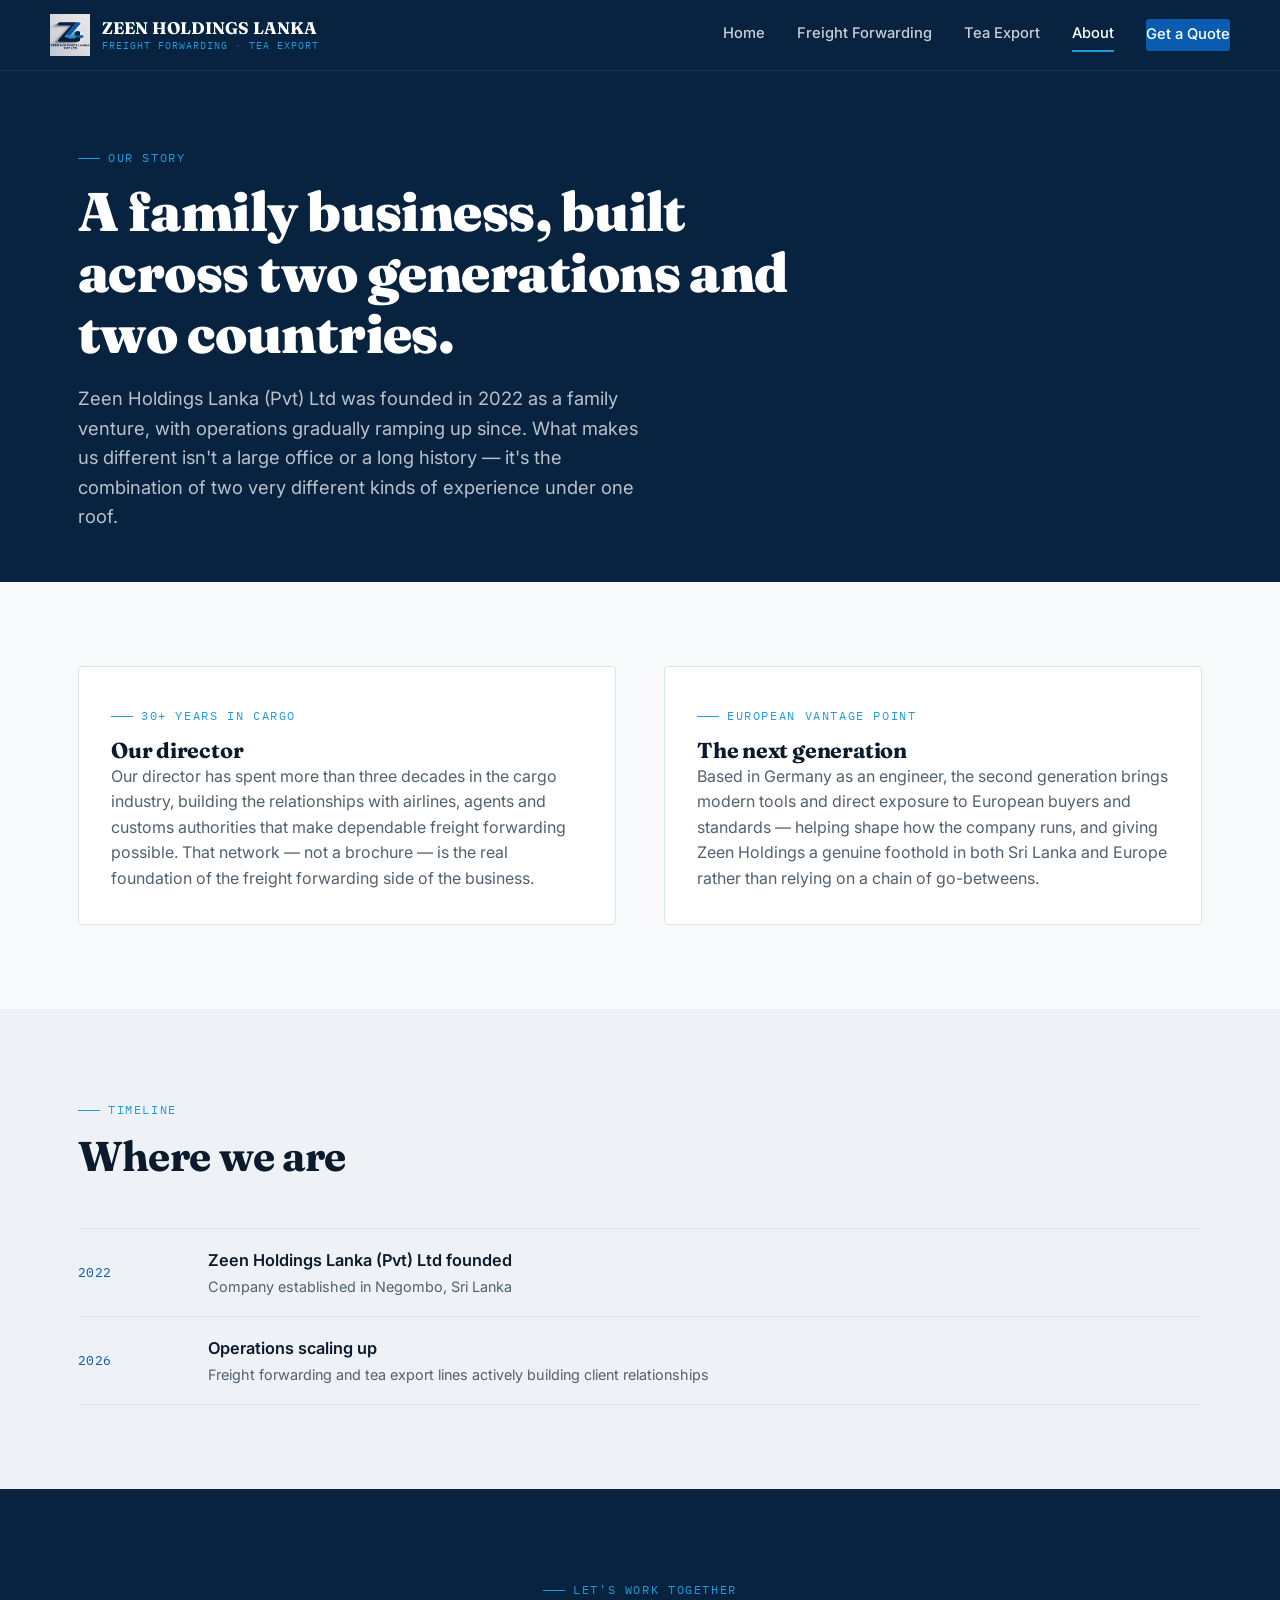
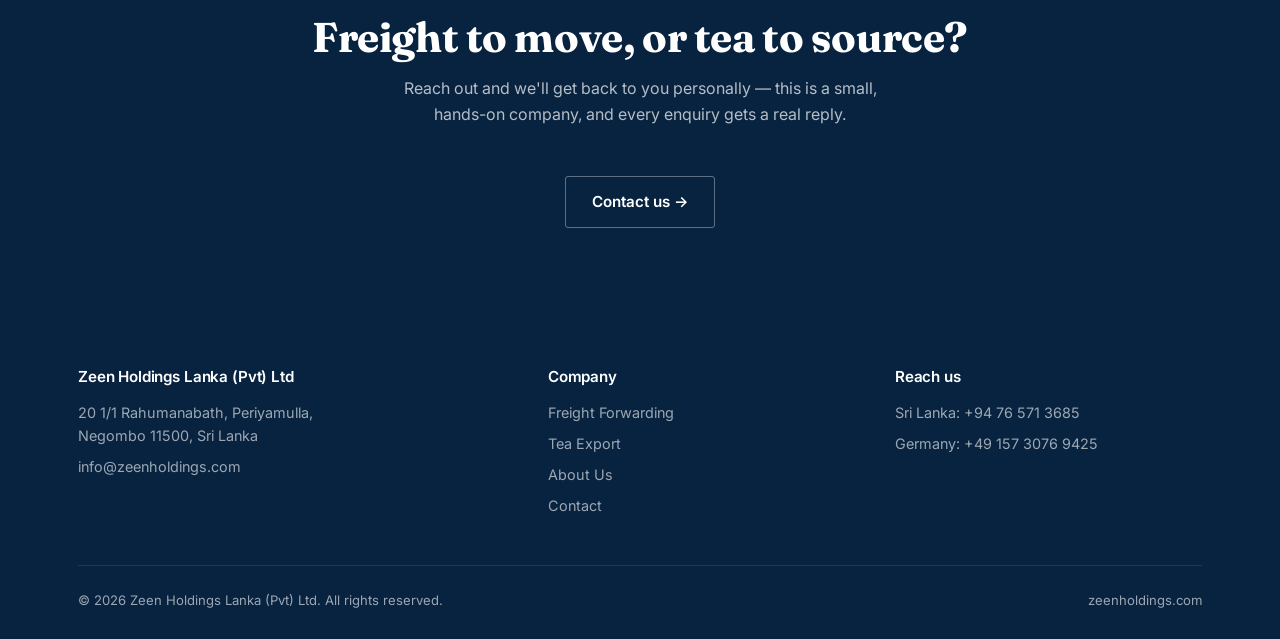
==== about.html @ 5c4035da "Initial site upload" ====
<!DOCTYPE html>
<html lang="en">
<head>
<meta charset="UTF-8">
<meta name="viewport" content="width=device-width, initial-scale=1.0">
<title>About Us — Zeen Holdings Lanka</title>
<meta name="description" content="A family-run freight forwarding and tea export company, combining 30 years of cargo industry experience with a Germany-based European vantage point.">
<link rel="icon" href="assets/logo.png">
<link rel="stylesheet" href="css/style.css">
</head>
<body>

<header class="site">
  <div class="wrap nav">
    <a href="index.html" class="brand">
      <img src="assets/logo-cropped.png" alt="Zeen Holdings Lanka logo">
      <span class="brand-text">ZEEN HOLDINGS LANKA<span>FREIGHT FORWARDING · TEA EXPORT</span></span>
    </a>
    <button class="menu-toggle" aria-label="Toggle menu" onclick="document.querySelector('nav.links').classList.toggle('open')">&#9776;</button>
    <nav class="links">
      <a href="index.html">Home</a>
      <a href="freight-forwarding.html">Freight Forwarding</a>
      <a href="tea-export.html">Tea Export</a>
      <a href="about.html" class="active">About</a>
      <a href="contact.html" class="nav-cta">Get a Quote</a>
    </nav>
  </div>
</header>

<section class="hero" style="padding:70px 0 50px;">
  <div class="wrap">
    <div class="eyebrow">Our story</div>
    <h1 style="font-size:clamp(2.2rem,4.4vw,3.4rem);">A family business, built across two generations and two countries.</h1>
    <p class="lede">Zeen Holdings Lanka (Pvt) Ltd was founded in 2022 as a family venture, with operations gradually ramping up since. What makes us different isn't a large office or a long history — it's the combination of two very different kinds of experience under one roof.</p>
  </div>
</section>

<section>
  <div class="wrap">
    <div class="grid-2">
      <div class="card">
        <div class="eyebrow">30+ years in cargo</div>
        <h3>Our director</h3>
        <p>Our director has spent more than three decades in the cargo industry, building the relationships with airlines, agents and customs authorities that make dependable freight forwarding possible. That network — not a brochure — is the real foundation of the freight forwarding side of the business.</p>
      </div>
      <div class="card">
        <div class="eyebrow">European vantage point</div>
        <h3>The next generation</h3>
        <p>Based in Germany as an engineer, the second generation brings modern tools and direct exposure to European buyers and standards — helping shape how the company runs, and giving Zeen Holdings a genuine foothold in both Sri Lanka and Europe rather than relying on a chain of go-betweens.</p>
      </div>
    </div>
  </div>
</section>

<section class="section-alt">
  <div class="wrap">
    <div class="eyebrow">Timeline</div>
    <h2>Where we are</h2>
    <div class="manifest mt-lg">
      <div class="manifest-row">
        <div class="code">2022</div>
        <div>
          <div class="name">Zeen Holdings Lanka (Pvt) Ltd founded</div>
          <div class="detail">Company established in Negombo, Sri Lanka</div>
        </div>
        <div></div>
      </div>
      <div class="manifest-row">
        <div class="code">2026</div>
        <div>
          <div class="name">Operations scaling up</div>
          <div class="detail">Freight forwarding and tea export lines actively building client relationships</div>
        </div>
        <div></div>
      </div>
    </div>
  </div>
</section>

<section class="section-navy">
  <div class="wrap center">
    <div class="eyebrow" style="justify-content:center;">Let's work together</div>
    <h2>Freight to move, or tea to source?</h2>
    <p style="max-width:520px;margin:16px auto 0;color:rgba(255,255,255,0.7);">Reach out and we'll get back to you personally — this is a small, hands-on company, and every enquiry gets a real reply.</p>
    <a href="contact.html" class="btn btn-ghost mt-lg">Contact us →</a>
  </div>
</section>

<footer class="site">
  <div class="wrap">
    <div class="footer-grid">
      <div>
        <h4>Zeen Holdings Lanka (Pvt) Ltd</h4>
        <p>20 1/1 Rahumanabath, Periyamulla,<br>Negombo 11500, Sri Lanka</p>
        <p>info@zeenholdings.com</p>
      </div>
      <div>
        <h4>Company</h4>
        <a href="freight-forwarding.html">Freight Forwarding</a>
        <a href="tea-export.html">Tea Export</a>
        <a href="about.html">About Us</a>
        <a href="contact.html">Contact</a>
      </div>
      <div>
        <h4>Reach us</h4>
        <a href="https://wa.me/94765713685">Sri Lanka: +94 76 571 3685</a>
        <a href="https://wa.me/4915730769425">Germany: +49 157 3076 9425</a>
      </div>
    </div>
    <div class="footer-bottom">
      <span>© 2026 Zeen Holdings Lanka (Pvt) Ltd. All rights reserved.</span>
      <span>zeenholdings.com</span>
    </div>
  </div>
</footer>

</body>
</html>
---- css/style.css ----
/* ============================================
   ZEEN HOLDINGS LANKA — Design System
   ============================================ */

@import url('https://fonts.googleapis.com/css2?family=Fraunces:ital,opsz,wght@0,9..144,400;0,9..144,600;0,9..144,700;0,9..144,900;1,9..144,500&family=Inter:wght@400;500;600;700&family=IBM+Plex+Mono:wght@400;500&display=swap');

:root {
  --navy: #082340;
  --navy-2: #0d3159;
  --blue: #0a5cb0;
  --blue-bright: #1f9cdc;
  --gold: #b8873c;
  --gold-soft: #e8d3ab;
  --bg: #f7f9fb;
  --bg-alt: #eef2f6;
  --ink: #0b1b2b;
  --ink-soft: #52616f;
  --white: #ffffff;
  --line: #dbe3ea;

  --display: 'Fraunces', serif;
  --body: 'Inter', system-ui, sans-serif;
  --mono: 'IBM Plex Mono', monospace;

  --max: 1180px;
}

* { box-sizing: border-box; margin: 0; padding: 0; }

html { scroll-behavior: smooth; }

body {
  font-family: var(--body);
  color: var(--ink);
  background: var(--bg);
  line-height: 1.6;
  -webkit-font-smoothing: antialiased;
}

img { max-width: 100%; display: block; }

a { color: inherit; text-decoration: none; }

.wrap {
  max-width: var(--max);
  margin: 0 auto;
  padding: 0 28px;
}

h1, h2, h3, h4 {
  font-family: var(--display);
  font-weight: 700;
  line-height: 1.12;
  letter-spacing: -0.01em;
}

h1 { font-size: clamp(2.4rem, 5vw, 4rem); font-weight: 900; }
h2 { font-size: clamp(1.8rem, 3.4vw, 2.6rem); }
h3 { font-size: 1.35rem; }

p { color: var(--ink-soft); }

.eyebrow {
  font-family: var(--mono);
  font-size: 0.72rem;
  letter-spacing: 0.14em;
  text-transform: uppercase;
  color: var(--blue-bright);
  display: inline-flex;
  align-items: center;
  gap: 8px;
  margin-bottom: 14px;
}
.eyebrow::before {
  content: '';
  width: 22px;
  height: 1px;
  background: var(--blue-bright);
}
.eyebrow.gold { color: var(--gold); }
.eyebrow.gold::before { background: var(--gold); }

/* ---------- Buttons ---------- */
.btn {
  display: inline-flex;
  align-items: center;
  gap: 10px;
  padding: 13px 26px;
  border-radius: 3px;
  font-weight: 600;
  font-size: 0.95rem;
  border: 1px solid transparent;
  cursor: pointer;
  transition: all 0.18s ease;
}
.btn-primary { background: var(--blue); color: var(--white); }
.btn-primary:hover { background: var(--blue-bright); transform: translateY(-1px); }
.btn-ghost { border-color: rgba(255,255,255,0.35); color: var(--white); }
.btn-ghost:hover { border-color: var(--white); background: rgba(255,255,255,0.08); }
.btn-dark { border-color: var(--navy); color: var(--navy); }
.btn-dark:hover { background: var(--navy); color: var(--white); }
.btn-gold { background: var(--gold); color: var(--white); }
.btn-gold:hover { background: #a3762f; }

/* ---------- Header / Nav ---------- */
header.site {
  background: var(--navy);
  position: sticky;
  top: 0;
  z-index: 100;
  border-bottom: 1px solid rgba(255,255,255,0.08);
}
.nav {
  display: flex;
  align-items: center;
  justify-content: space-between;
  padding: 14px 0;
}
.brand {
  display: flex;
  align-items: center;
  gap: 12px;
}
.brand img { height: 42px; width: auto; }
.brand-text {
  font-family: var(--display);
  color: var(--white);
  font-weight: 700;
  font-size: 1.05rem;
  line-height: 1.15;
}
.brand-text span {
  display: block;
  font-family: var(--mono);
  font-size: 0.62rem;
  letter-spacing: 0.1em;
  color: var(--blue-bright);
  font-weight: 400;
  margin-top: 2px;
}
nav.links {
  display: flex;
  gap: 32px;
  align-items: center;
}
nav.links a {
  color: rgba(255,255,255,0.78);
  font-size: 0.92rem;
  font-weight: 500;
  transition: color 0.15s;
  padding: 4px 0;
  border-bottom: 2px solid transparent;
}
nav.links a:hover, nav.links a.active {
  color: var(--white);
  border-bottom-color: var(--blue-bright);
}
.nav-cta {
  background: var(--blue);
  color: var(--white) !important;
  padding: 9px 18px;
  border-radius: 3px;
  border-bottom: none !important;
}
.nav-cta:hover { background: var(--blue-bright); }

.menu-toggle { display: none; background: none; border: none; color: var(--white); font-size: 1.6rem; cursor: pointer; }

@media (max-width: 860px) {
  nav.links {
    position: fixed;
    top: 70px; left: 0; right: 0;
    background: var(--navy);
    flex-direction: column;
    align-items: flex-start;
    padding: 20px 28px 28px;
    gap: 18px;
    transform: translateY(-140%);
    transition: transform 0.25s ease;
    border-bottom: 1px solid rgba(255,255,255,0.1);
  }
  nav.links.open { transform: translateY(0); }
  .menu-toggle { display: block; }
}

/* ---------- Hero ---------- */
.hero {
  background: var(--navy);
  color: var(--white);
  padding: 90px 0 60px;
  position: relative;
  overflow: hidden;
}
.hero .wrap { position: relative; z-index: 2; }
.hero h1 { color: var(--white); max-width: 780px; }
.hero .lede {
  color: rgba(255,255,255,0.72);
  font-size: 1.15rem;
  max-width: 560px;
  margin-top: 20px;
}
.hero-cta { display: flex; gap: 16px; margin-top: 34px; flex-wrap: wrap; }

/* ---------- Sections ---------- */
section { padding: 84px 0; }
.section-alt { background: var(--bg-alt); }
.section-navy { background: var(--navy); color: var(--white); }
.section-navy p { color: rgba(255,255,255,0.65); }
.section-navy h2 { color: var(--white); }

.grid-2 { display: grid; grid-template-columns: 1fr 1fr; gap: 48px; }
.grid-3 { display: grid; grid-template-columns: repeat(3, 1fr); gap: 28px; }
@media (max-width: 860px) {
  .grid-2, .grid-3 { grid-template-columns: 1fr; }
}

/* ---------- Cards ---------- */
.card {
  background: var(--white);
  border: 1px solid var(--line);
  border-radius: 4px;
  padding: 32px;
}
.card-route {
  border-left: 3px solid var(--blue);
  padding-left: 20px;
}

/* ---------- Manifest-style list ---------- */
.manifest {
  border-top: 1px solid var(--line);
}
.manifest-row {
  display: grid;
  grid-template-columns: 110px 1fr auto;
  gap: 20px;
  align-items: center;
  padding: 18px 0;
  border-bottom: 1px solid var(--line);
}
.manifest-row .code {
  font-family: var(--mono);
  font-size: 0.82rem;
  color: var(--blue);
  letter-spacing: 0.02em;
}
.manifest-row .name { font-weight: 600; font-size: 1.02rem; }
.manifest-row .detail { color: var(--ink-soft); font-size: 0.9rem; margin-top: 2px; }
.section-navy .manifest-row { border-color: rgba(255,255,255,0.12); }
.section-navy .manifest-row .name { color: var(--white); }

/* ---------- Two-lane split (freight / tea) ---------- */
.lane {
  border-radius: 6px;
  padding: 40px;
  color: var(--white);
  position: relative;
  overflow: hidden;
}
.lane-freight { background: linear-gradient(155deg, var(--navy), var(--blue-2, #0d3159) 70%); }
.lane-tea { background: linear-gradient(155deg, #6b4e1e, var(--gold) 85%); }
.lane .eyebrow { color: rgba(255,255,255,0.75); }
.lane .eyebrow::before { background: rgba(255,255,255,0.5); }
.lane h3 { color: var(--white); font-size: 1.6rem; margin-bottom: 12px; }
.lane p { color: rgba(255,255,255,0.82); margin-bottom: 24px; }
.lane a.btn { border-color: rgba(255,255,255,0.5); color: var(--white); }
.lane a.btn:hover { background: rgba(255,255,255,0.14); }

/* ---------- Footer ---------- */
footer.site {
  background: var(--navy);
  color: rgba(255,255,255,0.6);
  padding: 56px 0 28px;
  margin-top: 0;
}
.footer-grid {
  display: grid;
  grid-template-columns: 1.4fr 1fr 1fr;
  gap: 40px;
  padding-bottom: 40px;
  border-bottom: 1px solid rgba(255,255,255,0.1);
}
@media (max-width: 760px) {
  .footer-grid { grid-template-columns: 1fr; }
}
.footer-grid h4 { color: var(--white); font-size: 0.95rem; margin-bottom: 16px; font-family: var(--body); font-weight: 600; }
.footer-grid a, .footer-grid p { font-size: 0.9rem; color: rgba(255,255,255,0.6); margin-bottom: 8px; display: block; }
.footer-grid a:hover { color: var(--blue-bright); }
.footer-bottom {
  display: flex;
  justify-content: space-between;
  align-items: center;
  padding-top: 24px;
  font-size: 0.82rem;
  flex-wrap: wrap;
  gap: 12px;
}

/* ---------- Forms ---------- */
.form-group { margin-bottom: 20px; }
.form-group label {
  display: block;
  font-size: 0.85rem;
  font-weight: 600;
  margin-bottom: 6px;
  color: var(--ink);
}
.form-group input,
.form-group select,
.form-group textarea {
  width: 100%;
  padding: 12px 14px;
  border: 1px solid var(--line);
  border-radius: 3px;
  font-family: var(--body);
  font-size: 0.95rem;
  background: var(--white);
  color: var(--ink);
}
.form-group textarea { resize: vertical; min-height: 120px; }
.form-group input:focus,
.form-group select:focus,
.form-group textarea:focus {
  outline: 2px solid var(--blue-bright);
  outline-offset: 1px;
}
.form-row { display: grid; grid-template-columns: 1fr 1fr; gap: 20px; }
@media (max-width: 640px) { .form-row { grid-template-columns: 1fr; } }

/* ---------- Stats bar ---------- */
.stats-bar {
  display: grid;
  grid-template-columns: repeat(4, 1fr);
  gap: 20px;
  margin-top: 56px;
  padding-top: 40px;
  border-top: 1px solid rgba(255,255,255,0.12);
}
.stat-num {
  font-family: var(--display);
  font-weight: 700;
  font-size: 2.2rem;
  color: var(--blue-bright);
}
.stat-label {
  font-size: 0.82rem;
  color: rgba(255,255,255,0.55);
  margin-top: 4px;
}
@media (max-width: 760px) {
  .stats-bar { grid-template-columns: repeat(2, 1fr); }
}

/* ---------- Division cards (homepage) ---------- */
.division-card {
  background: var(--white);
  border: 1px solid var(--line);
  border-radius: 4px;
  padding: 34px;
  border-top: 3px solid var(--blue);
}
.division-card:nth-child(2) { border-top-color: var(--gold); }
.division-card h3 { margin: 10px 0 12px; }
.btn-link {
  color: var(--blue);
  font-weight: 600;
  font-size: 0.92rem;
  display: inline-block;
  margin-top: 6px;
}
.btn-link:hover { text-decoration: underline; }
.btn-link.gold { color: var(--gold); }

/* ---------- Trade route SVG map ---------- */
.route-map { margin-top: 56px; }
.route-map svg { width: 100%; height: auto; }
.route-legend { display: flex; gap: 26px; flex-wrap: wrap; margin-top: 18px; font-family: var(--mono); font-size: 0.72rem; color: rgba(255,255,255,0.55); }
.route-legend span { display: inline-flex; align-items: center; gap: 8px; }
.route-legend i { width: 8px; height: 8px; border-radius: 50%; background: var(--blue-bright); display: inline-block; }

/* ---------- Utility ---------- */
.center { text-align: center; }
.mt-lg { margin-top: 48px; }
.small { font-size: 0.85rem; color: var(--ink-soft); }
.tag {
  display: inline-block;
  font-family: var(--mono);
  font-size: 0.68rem;
  letter-spacing: 0.06em;
  text-transform: uppercase;
  padding: 4px 10px;
  border-radius: 20px;
  border: 1px solid var(--line);
  color: var(--ink-soft);
  margin-right: 8px;
  margin-bottom: 8px;
}
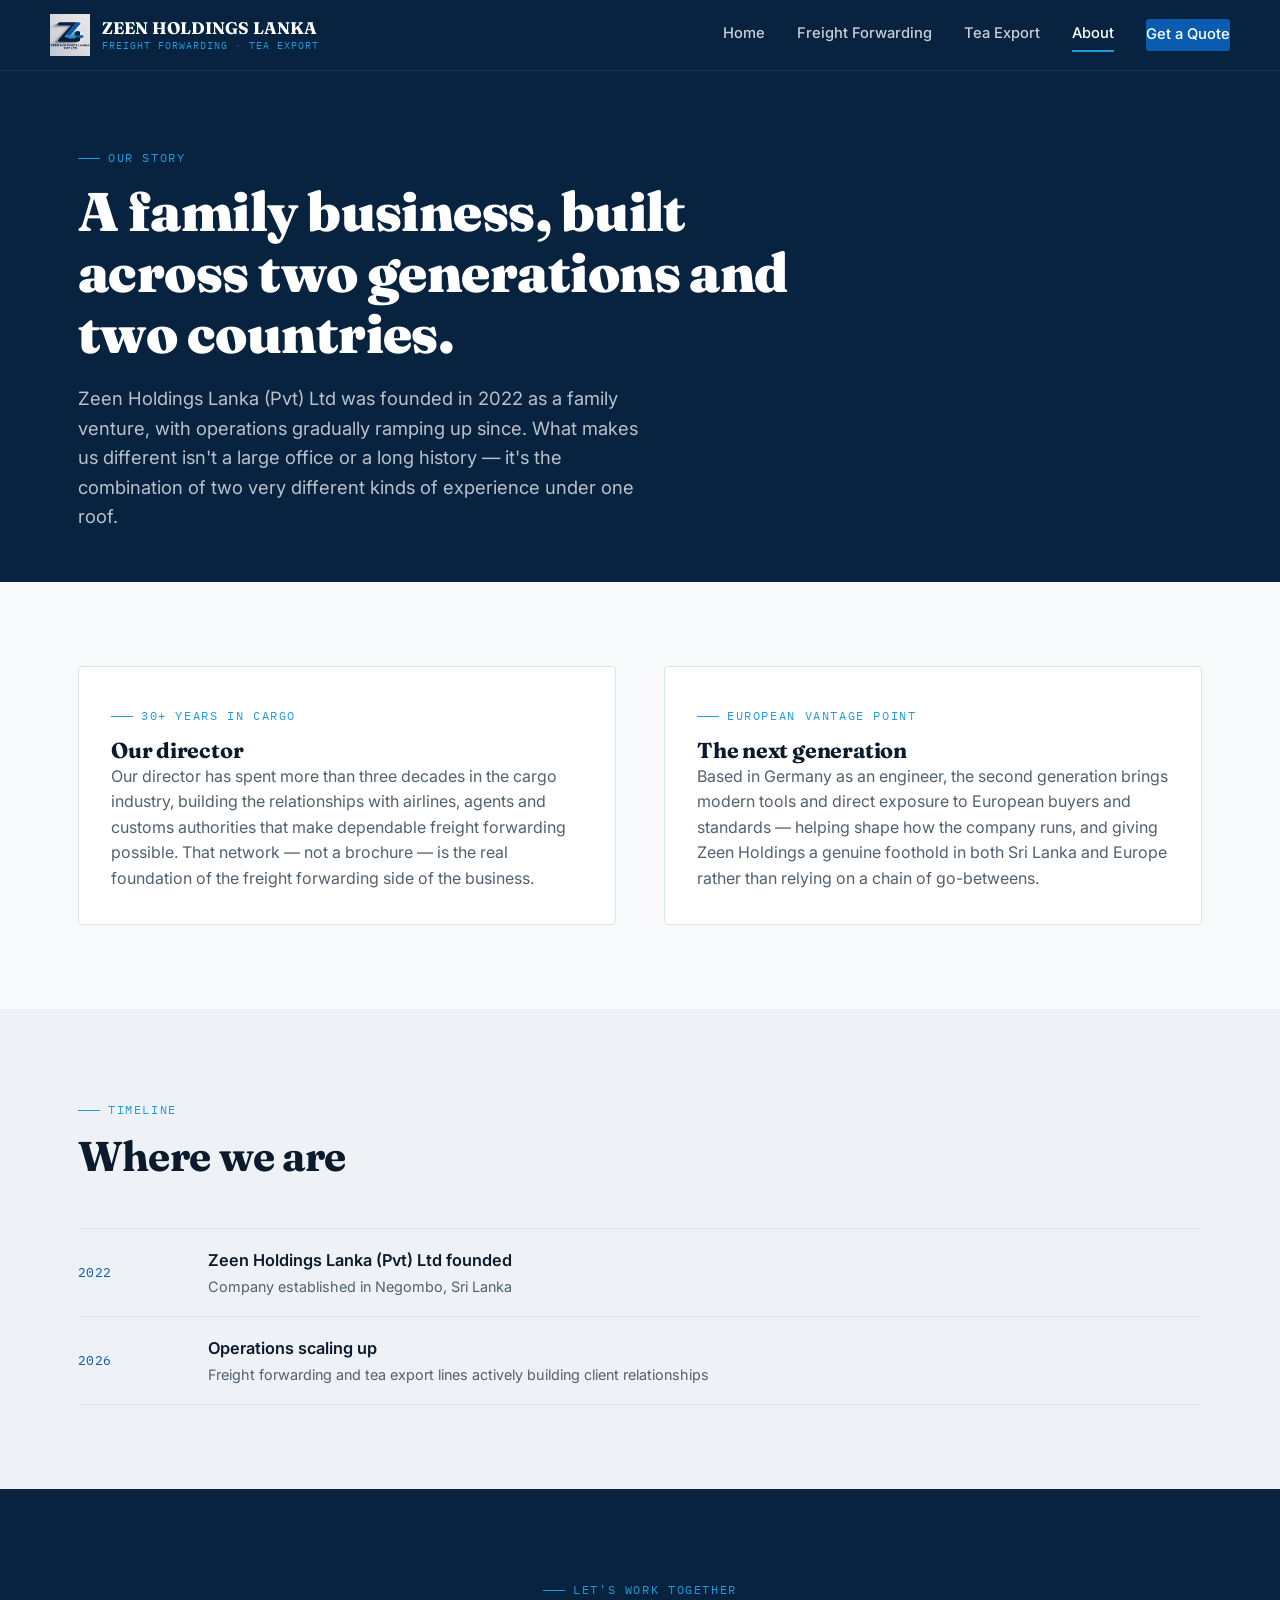
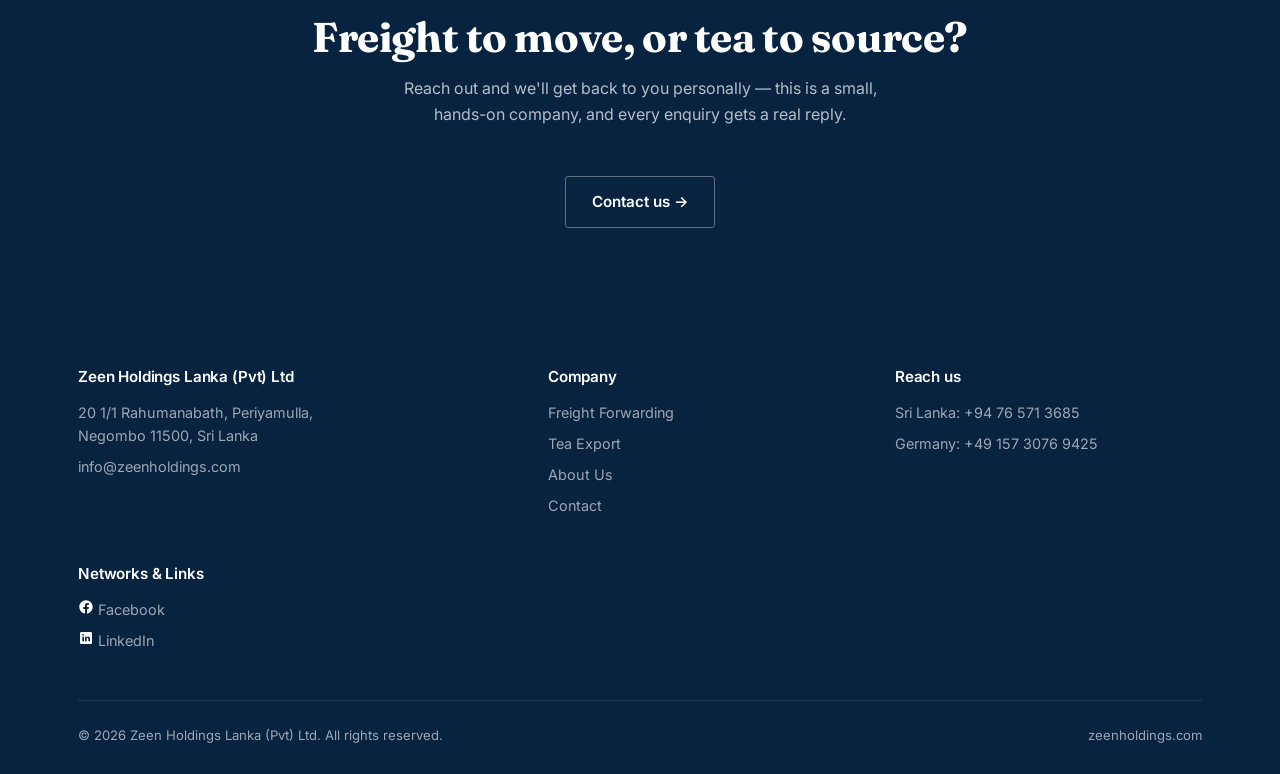
==== commit 72349cef: "Add files via upload" ====
--- a/about.html
+++ b/about.html
@@ -106,6 +106,17 @@
         <a href="https://wa.me/94765713685">Sri Lanka: +94 76 571 3685</a>
         <a href="https://wa.me/4915730769425">Germany: +49 157 3076 9425</a>
       </div>
+      <div class="footer-social">
+        <h4>Networks &amp; Links</h4>
+        <a href="https://www.facebook.com/profile.php?id=61588667222241" target="_blank" rel="noopener">
+          <svg width="16" height="16" viewBox="0 0 24 24" fill="none" xmlns="http://www.w3.org/2000/svg"><path d="M22 12.06C22 6.5 17.52 2 12 2S2 6.5 2 12.06C2 17.08 5.66 21.23 10.44 22V14.96H7.9V12.06H10.44V9.85C10.44 7.34 11.93 5.96 14.22 5.96C15.31 5.96 16.45 6.15 16.45 6.15V8.62H15.19C13.95 8.62 13.56 9.39 13.56 10.18V12.06H16.34L15.89 14.96H13.56V22C18.34 21.23 22 17.08 22 12.06Z" fill="#ffffff"/></svg>
+          Facebook
+        </a>
+        <a href="https://www.linkedin.com/company/zeenholdings/" target="_blank" rel="noopener">
+          <svg width="16" height="16" viewBox="0 0 24 24" fill="none" xmlns="http://www.w3.org/2000/svg"><path d="M19 3H5C3.9 3 3 3.9 3 5V19C3 20.1 3.9 21 5 21H19C20.1 21 21 20.1 21 19V5C21 3.9 20.1 3 19 3ZM9 17H6.5V10H9V17ZM7.7 8.7C6.9 8.7 6.3 8.1 6.3 7.3C6.3 6.5 6.9 5.9 7.7 5.9C8.5 5.9 9.1 6.5 9.1 7.3C9.1 8.1 8.5 8.7 7.7 8.7ZM18 17H15.5V13.2C15.5 12.2 15.1 11.6 14.3 11.6C13.5 11.6 13.1 12.2 13.1 13.2V17H10.6V10H13.1V11.1C13.4 10.5 14.1 9.9 15.2 9.9C16.9 9.9 18 11 18 13.1V17Z" fill="#ffffff"/></svg>
+          LinkedIn
+        </a>
+      </div>
     </div>
     <div class="footer-bottom">
       <span>© 2026 Zeen Holdings Lanka (Pvt) Ltd. All rights reserved.</span>
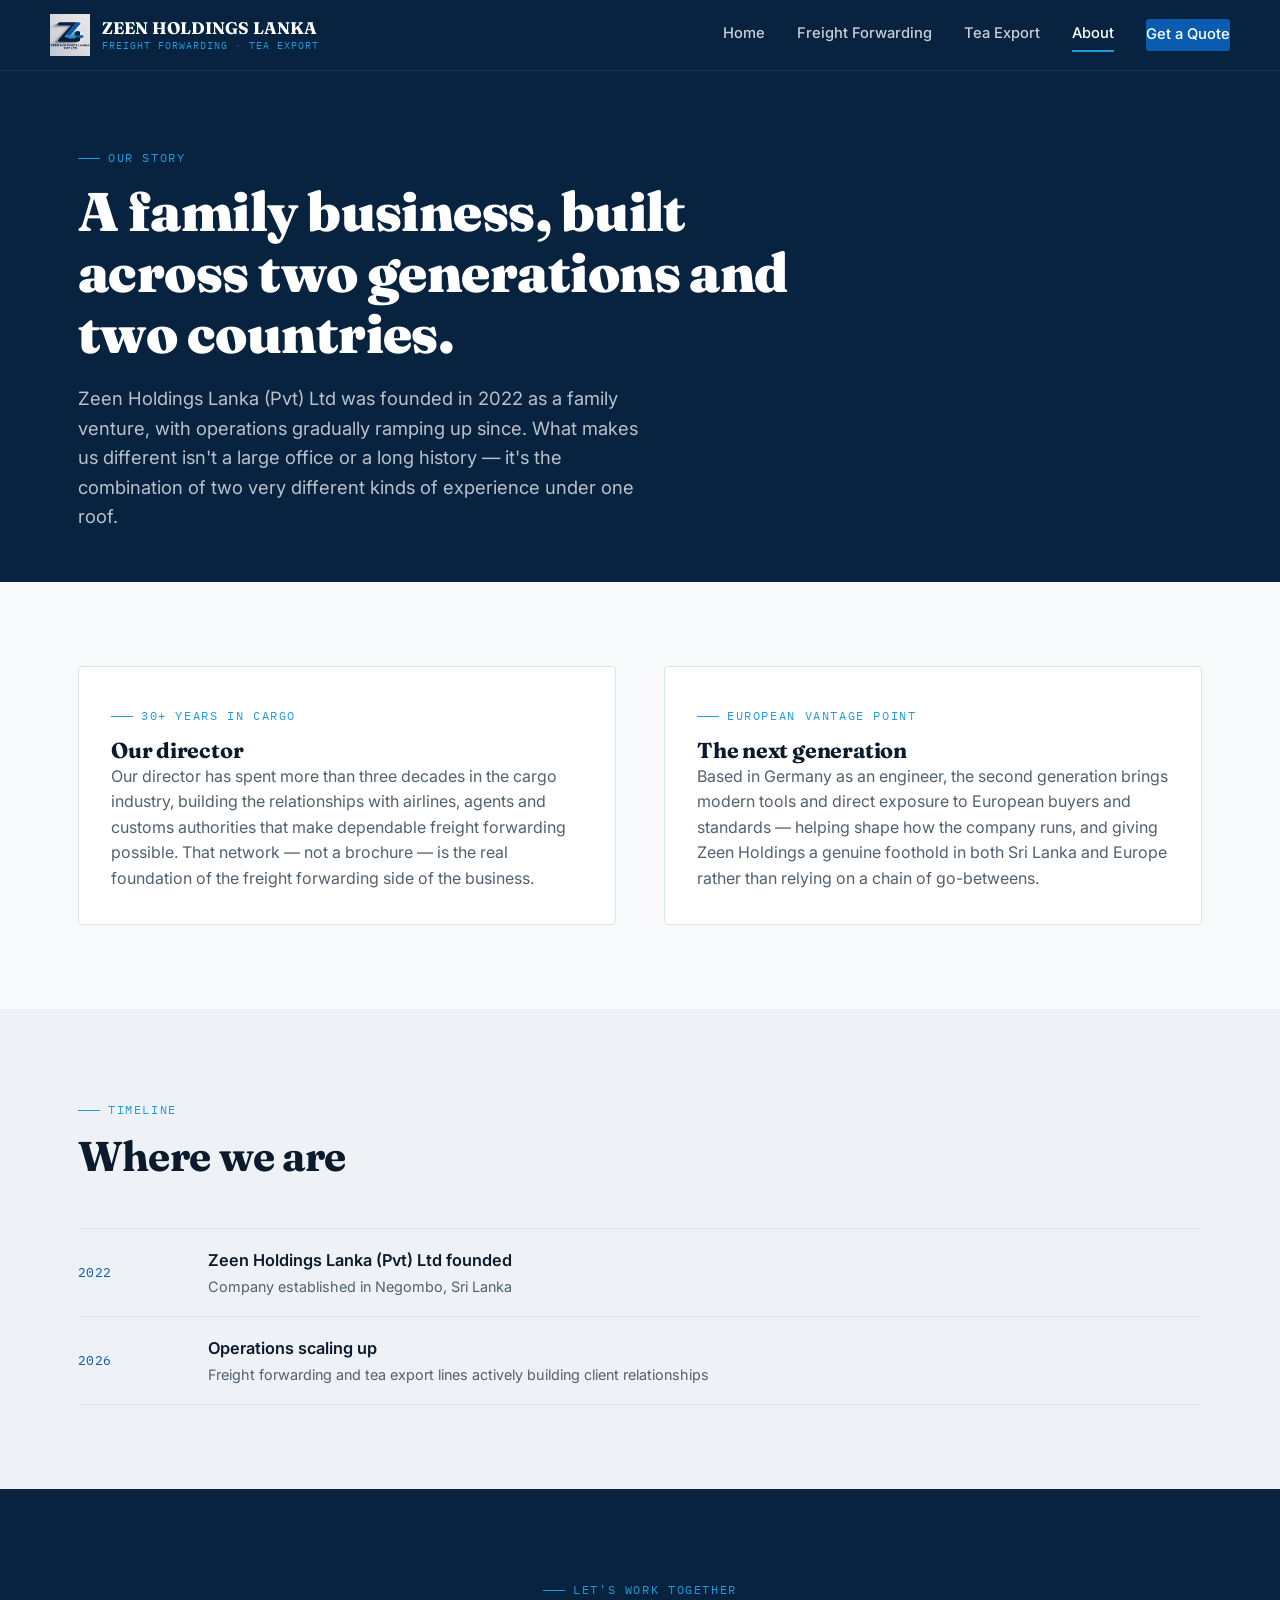
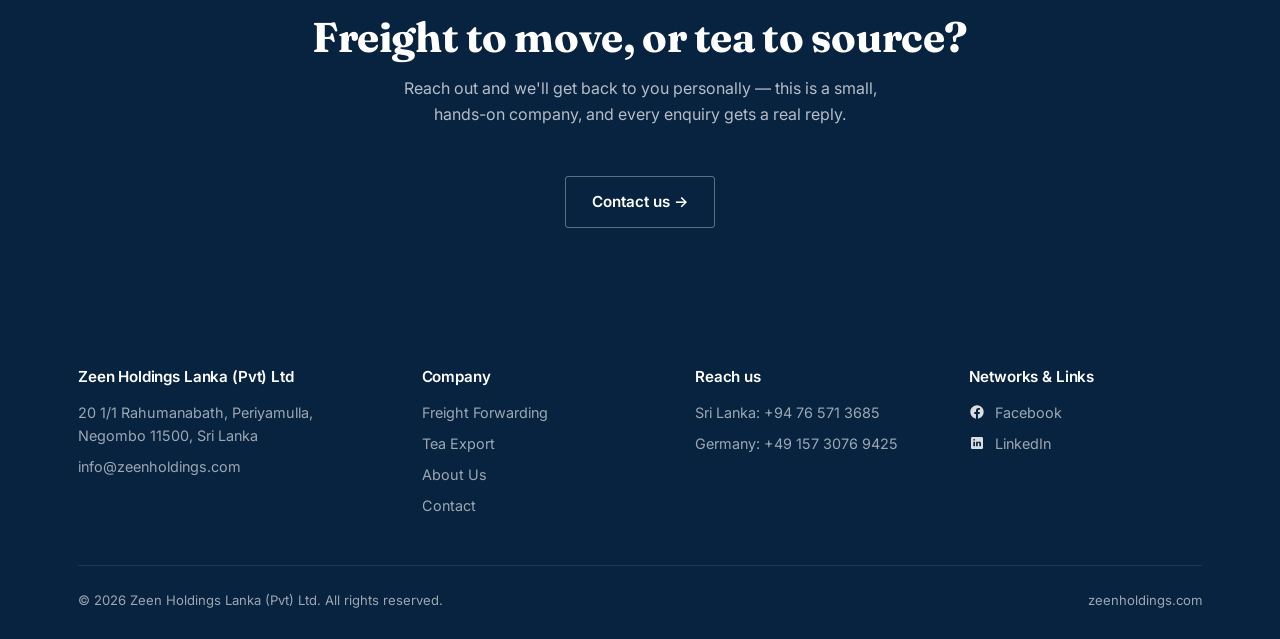
==== commit 4c1eed77: "Add files via upload" ====
--- a/about.html
+++ b/about.html
@@ -37,7 +37,7 @@
 
 <section>
   <div class="wrap">
-    <div class="grid-2">
+    <div class="grid-2 reveal">
       <div class="card">
         <div class="eyebrow">30+ years in cargo</div>
         <h3>Our director</h3>
@@ -56,7 +56,7 @@
   <div class="wrap">
     <div class="eyebrow">Timeline</div>
     <h2>Where we are</h2>
-    <div class="manifest mt-lg">
+    <div class="manifest mt-lg reveal">
       <div class="manifest-row">
         <div class="code">2022</div>
         <div>
@@ -125,5 +125,6 @@
   </div>
 </footer>
 
+<script src="js/main.js"></script>
 </body>
 </html>
--- a/css/style.css
+++ b/css/style.css
@@ -275,7 +275,7 @@
 }
 .footer-grid {
   display: grid;
-  grid-template-columns: 1.4fr 1fr 1fr;
+  grid-template-columns: 1.3fr 1fr 1fr 1fr;
   gap: 40px;
   padding-bottom: 40px;
   border-bottom: 1px solid rgba(255,255,255,0.1);
@@ -285,6 +285,13 @@
 }
 .footer-grid h4 { color: var(--white); font-size: 0.95rem; margin-bottom: 16px; font-family: var(--body); font-weight: 600; }
 .footer-grid a, .footer-grid p { font-size: 0.9rem; color: rgba(255,255,255,0.6); margin-bottom: 8px; display: block; }
+.footer-social a {
+  display: flex;
+  align-items: center;
+  gap: 10px;
+}
+.footer-social svg { flex-shrink: 0; opacity: 0.85; }
+.footer-social a:hover svg { opacity: 1; }
 .footer-grid a:hover { color: var(--blue-bright); }
 .footer-bottom {
   display: flex;
@@ -377,6 +384,50 @@
 .route-legend { display: flex; gap: 26px; flex-wrap: wrap; margin-top: 18px; font-family: var(--mono); font-size: 0.72rem; color: rgba(255,255,255,0.55); }
 .route-legend span { display: inline-flex; align-items: center; gap: 8px; }
 .route-legend i { width: 8px; height: 8px; border-radius: 50%; background: var(--blue-bright); display: inline-block; }
+
+/* ---------- Scroll reveal ---------- */
+.reveal {
+  opacity: 0;
+  transform: translateY(22px);
+  transition: opacity 0.7s ease, transform 0.7s ease;
+}
+.reveal.is-visible {
+  opacity: 1;
+  transform: translateY(0);
+}
+.reveal-stagger.is-visible > * {
+  animation: none;
+}
+@media (prefers-reduced-motion: reduce) {
+  .reveal { opacity: 1; transform: none; transition: none; }
+}
+
+/* ---------- Card hover lift ---------- */
+.card, .division-card, .lane, .manifest-row {
+  transition: transform 0.22s ease, box-shadow 0.22s ease, border-color 0.22s ease;
+}
+.card:hover, .division-card:hover {
+  transform: translateY(-4px);
+  box-shadow: 0 14px 30px rgba(8, 35, 64, 0.12);
+}
+.section-navy .manifest-row:hover, header.site ~ * .manifest-row:hover {
+  transform: translateX(4px);
+}
+
+/* ---------- Animated route lines ---------- */
+.route-map svg path {
+  stroke-dasharray: 4 4;
+  animation: dash-flow 1.8s linear infinite;
+}
+@media (prefers-reduced-motion: reduce) {
+  .route-map svg path { animation: none; }
+}
+@keyframes dash-flow {
+  to { stroke-dashoffset: -16; }
+}
+
+/* ---------- Animated stat counters (visual only, value set by JS) ---------- */
+.stat-num { transition: opacity 0.3s ease; }
 
 /* ---------- Utility ---------- */
 .center { text-align: center; }
